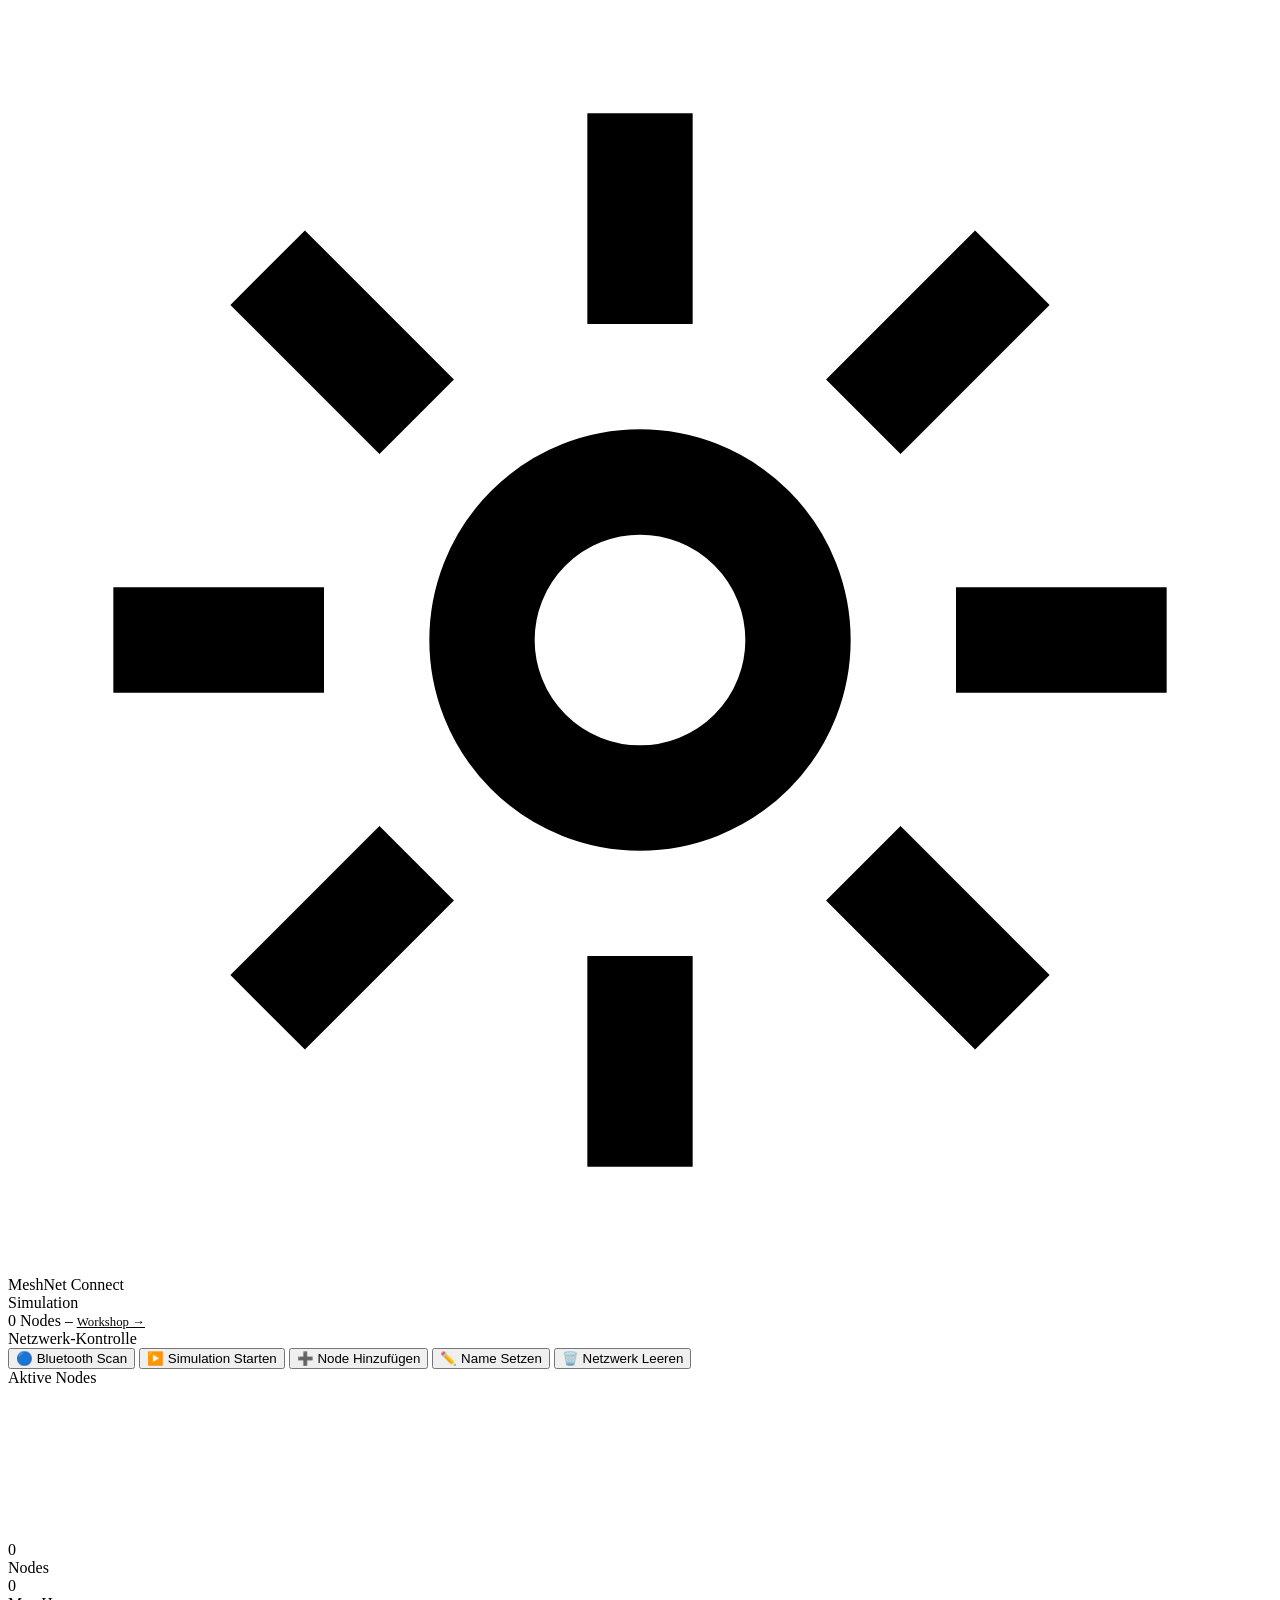
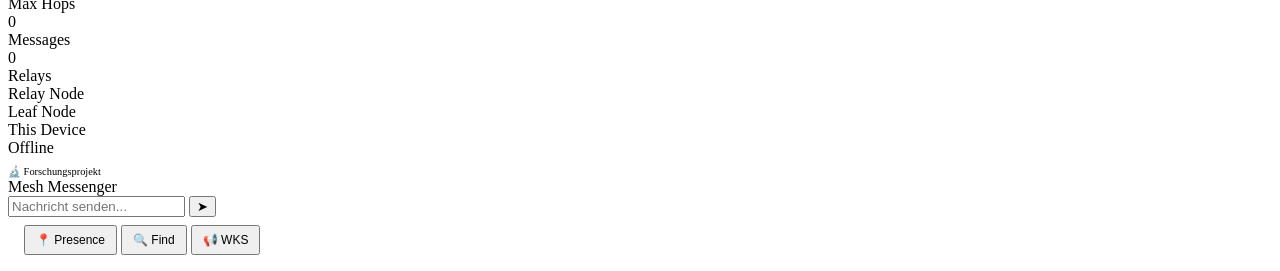
==== index.html @ 526c1d3e "feat: implement client-side QR code generation and enhance Bluetooth status indicators - Replace ext" ====
<!DOCTYPE html>
<html lang="de">
<head>
    <meta charset="UTF-8">
    <meta name="viewport" content="width=device-width, initial-scale=1.0">
    <title>MeshNet Connect — Dezentrales Bluetooth Mesh</title>
    <link rel="stylesheet" href="css/main.css">
    <link rel="stylesheet" href="css/mesh.css">
    <link rel="manifest" href="manifest.json">
    <meta name="theme-color" content="#00d4aa">
    <link rel="icon" type="image/svg+xml" href="assets/icons/meshnet-192.svg">
</head>
<body>
    <div class="app">
        <header class="header">
            <div class="logo">
                <svg viewBox="0 0 24 24" fill="none" stroke="currentColor" stroke-width="2">
                    <circle cx="12" cy="12" r="3"/>
                    <path d="M12 2v4M12 18v4M2 12h4M18 12h4M4.93 4.93l2.83 2.83M16.24 16.24l2.83 2.83M4.93 19.07l2.83-2.83M16.24 7.76l2.83-2.83"/>
                </svg>
                MeshNet Connect
            </div>
            <div class="status-bar">
                <span id="netStatus">Simulation</span>
                <div class="status-dot" id="statusDot"></div>
                <span id="nodeCount">0 Nodes</span>
                <span id="myId" style="font-family:monospace;color:var(--accent)">—</span>
                <a href="info/workshop.html" style="color:var(--text2);font-size:0.8rem">Workshop →</a>
            </div>
        </header>

        <aside class="left-panel">
            <div class="panel-title">Netzwerk-Kontrolle</div>
            <div class="controls">
                <button class="btn btn-primary" id="btnScan" onclick="scanBluetooth()">
                    🔵 Bluetooth Scan
                </button>
                <button class="btn btn-secondary" id="btnSim" onclick="toggleSimulation()">
                    ▶️ Simulation Starten
                </button>
                <button class="btn btn-secondary" onclick="addRandomNode()">
                    ➕ Node Hinzufügen
                </button>
                <button class="btn btn-secondary" onclick="setNodeName()">
                    ✏️ Name Setzen
                </button>
                <button class="btn btn-secondary" onclick="clearNetwork()">
                    🗑️ Netzwerk Leeren
                </button>
            </div>
            <div class="panel-title">Aktive Nodes</div>
            <div class="node-list" id="nodeList"></div>
        </aside>

        <main class="main-area">
            <canvas id="meshCanvas"></canvas>
            <div class="overlay">
                <div class="overlay-row">
                    <div class="overlay-stat">
                        <div class="overlay-num" id="statNodes">0</div>
                        <div class="overlay-label">Nodes</div>
                    </div>
                    <div class="overlay-stat">
                        <div class="overlay-num" id="statHops">0</div>
                        <div class="overlay-label">Max Hops</div>
                    </div>
                    <div class="overlay-stat">
                        <div class="overlay-num" id="statMsgs">0</div>
                        <div class="overlay-label">Messages</div>
                    </div>
                    <div class="overlay-stat">
                        <div class="overlay-num" id="statRelays">0</div>
                        <div class="overlay-label">Relays</div>
                    </div>
                </div>
            </div>
            <div class="legend">
                <div class="legend-item"><div class="legend-dot" style="background:var(--accent)"></div> Relay Node</div>
                <div class="legend-item"><div class="legend-dot" style="background:var(--accent2)"></div> Leaf Node</div>
                <div class="legend-item"><div class="legend-dot" style="background:var(--success)"></div> This Device</div>
                <div class="legend-item"><div class="legend-dot" style="background:var(--text2)"></div> Offline</div>
                <div class="legend-item" style="margin-top:8px;font-size:0.65rem;color:var(--accent2)">🔬 Forschungsprojekt</div>
            </div>
        </main>

        <aside class="right-panel">
            <div class="panel-title">Mesh Messenger</div>
            <div class="chat-area">
                <div class="messages" id="messages"></div>
                <div class="msg-input-area">
                    <input type="text" class="msg-input" id="msgInput" placeholder="Nachricht senden..." maxlength="200">
                    <button class="btn btn-primary" onclick="sendMessage()">➤</button>
                </div>
                <div class="controls" style="padding:8px 16px;border-top:1px solid var(--border)">
                    <button class="btn btn-secondary" style="font-size:0.75rem;padding:6px 10px" onclick="sendPresence()">
                        📍 Presence
                    </button>
                    <button class="btn btn-secondary" style="font-size:0.75rem;padding:6px 10px" onclick="sendFind()">
                        🔍 Find
                    </button>
                    <button class="btn btn-secondary" style="font-size:0.75rem;padding:6px 10px" onclick="sendWorkshopAnnouncement()">
                        📢 WKS
                    </button>
                </div>
            </div>
        </aside>
    </div>

    <div class="toast-container" id="toasts"></div>

    <script src="js/meshnet.js"></script>
    <script src="js/canvas.js"></script>
    <script src="js/bluetooth.js"></script>
    <script src="js/routing.js"></script>
    <script src="js/ui.js"></script>
    <script src="js/qrcode.min.js"></script>
    <script>
        // Init
        setTimeout(() => {
            resize();
            checkBluetooth();
            initNetwork();
            initBluetoothStatus(); // Initialize Bluetooth status indicators
            toast('MeshNet bereit — dezentrales Bluetooth Mesh als Forschungsprojekt', 'info');
        }, 100);

        // PWA registration
        if ('serviceWorker' in navigator) {
            navigator.serviceWorker.register('./sw.js')
                .then(() => {})
                .catch(() => {});
        }
    </script>
</body>
</html>
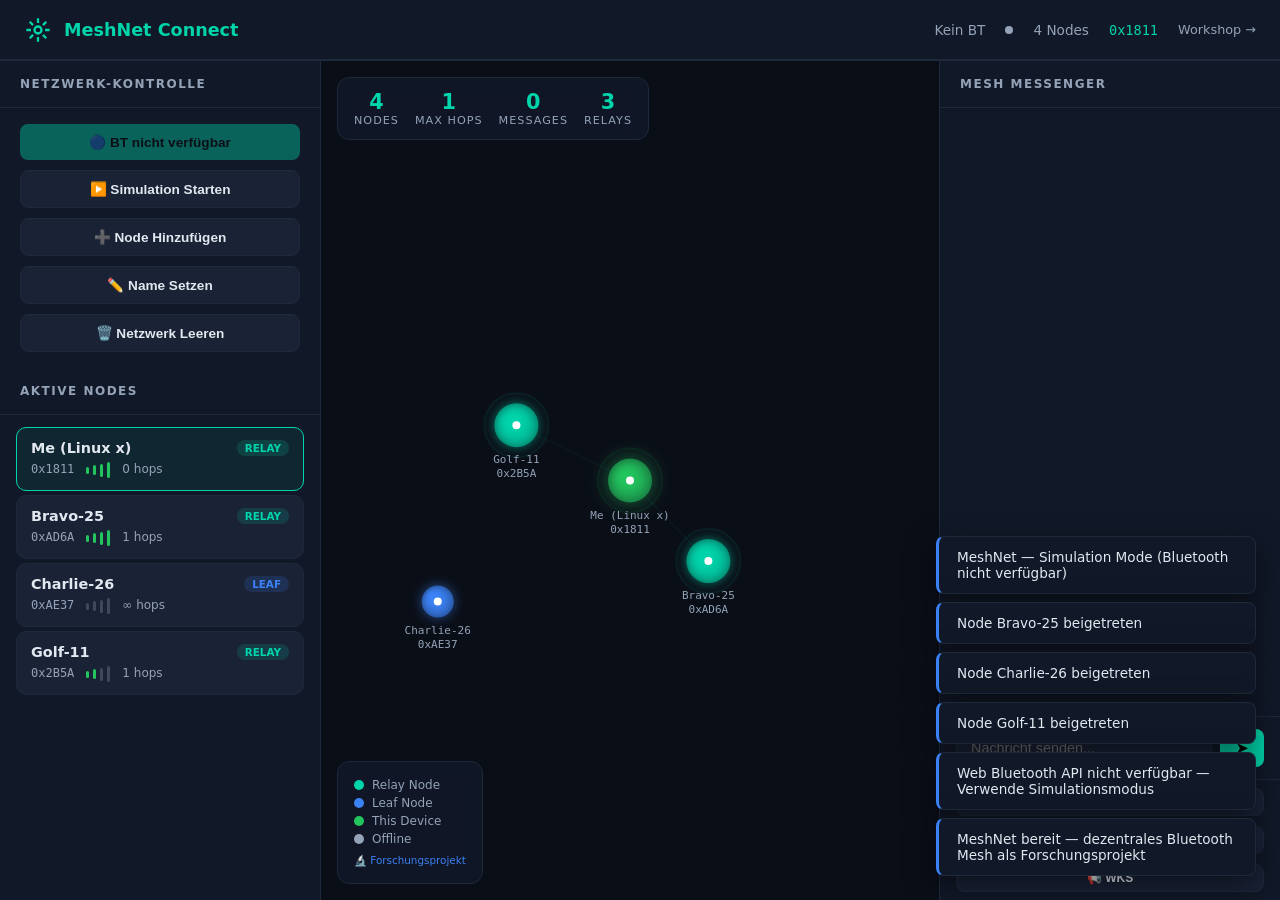
==== commit 009a137e: "feat: implement PWA native app capabilities - add orientation, iOS meta tags, offline page, enhance " ====
--- a/index.html
+++ b/index.html
@@ -9,6 +9,13 @@
     <link rel="manifest" href="manifest.json">
     <meta name="theme-color" content="#00d4aa">
     <link rel="icon" type="image/svg+xml" href="assets/icons/meshnet-192.svg">
+    <!-- iOS specific meta tags for PWA -->
+    <meta name="apple-mobile-web-app-capable" content="yes">
+    <meta name="apple-mobile-web-app-status-bar-style" content="black-translucent">
+    <meta name="apple-mobile-web-app-title" content="MeshNet">
+    <link rel="apple-touch-icon" href="assets/icons/meshnet-180.svg" sizes="180x180">
+    <link rel="apple-touch-icon" href="assets/icons/meshnet-192.svg" sizes="192x192">
+    <link rel="apple-touch-icon" href="assets/icons/meshnet-512.svg" sizes="512x512">
 </head>
 <body>
     <div class="app">
--- a/css/main.css
+++ b/css/main.css
@@ -0,0 +1,36 @@
+/* === MeshNet Connect — Shared Styles === */
+
+:root {
+    --bg: #0a0e17;
+    --panel: #111827;
+    --panel2: #1a2236;
+    --panel3: #243047;
+    --accent: #00d4aa;
+    --accent2: #3b82f6;
+    --accent3: #10b981;
+    --text: #e2e8f0;
+    --text2: #94a3b8;
+    --danger: #ef4444;
+    --warning: #f59e0b;
+    --success: #22c55e;
+    --border: #1e293b;
+}
+
+* { margin: 0; padding: 0; box-sizing: border-box; }
+
+body {
+    font-family: 'Segoe UI', system-ui, sans-serif;
+    background: var(--bg);
+    color: var(--text);
+    min-height: 100vh;
+    overflow-x: hidden;
+}
+
+a { color: var(--accent); text-decoration: none; }
+a:hover { color: var(--accent3); }
+
+::selection { background: var(--accent); color: #000; }
+
+::-webkit-scrollbar { width: 6px; }
+::-webkit-scrollbar-track { background: transparent; }
+::-webkit-scrollbar-thumb { background: #334155; border-radius: 3px; }
--- a/css/mesh.css
+++ b/css/mesh.css
@@ -0,0 +1,329 @@
+/* === MeshNet Connect — Canvas & UI Styles === */
+
+/* === Layout === */
+.app {
+    display: grid;
+    grid-template-columns: 320px 1fr 340px;
+    grid-template-rows: 60px 1fr;
+    height: 100vh;
+    gap: 1px;
+    background: var(--border);
+}
+
+.header {
+    grid-column: 1 / -1;
+    background: var(--panel);
+    display: flex;
+    align-items: center;
+    justify-content: space-between;
+    padding: 0 24px;
+    border-bottom: 1px solid var(--border);
+}
+
+.left-panel, .right-panel {
+    background: var(--panel);
+    display: flex;
+    flex-direction: column;
+    overflow: hidden;
+}
+
+.main-area {
+    background: var(--bg);
+    position: relative;
+    overflow: hidden;
+}
+
+/* === Header === */
+.logo {
+    display: flex;
+    align-items: center;
+    gap: 12px;
+    font-weight: 700;
+    font-size: 1.1rem;
+    color: var(--accent);
+}
+
+.logo svg { width: 28px; height: 28px; }
+
+.status-bar {
+    display: flex;
+    align-items: center;
+    gap: 20px;
+    font-size: 0.85rem;
+    color: var(--text2);
+}
+
+.status-dot {
+    width: 8px; height: 8px;
+    border-radius: 50%;
+    background: var(--text2);
+    position: relative;
+}
+
+.status-dot.active { background: var(--success); box-shadow: 0 0 8px var(--success); }
+.status-dot.relay { background: var(--accent); box-shadow: 0 0 8px var(--accent); }
+
+/* === Panels === */
+.panel-title {
+    padding: 16px 20px;
+    font-size: 0.75rem;
+    text-transform: uppercase;
+    letter-spacing: 1.5px;
+    color: var(--text2);
+    border-bottom: 1px solid var(--border);
+    font-weight: 600;
+}
+
+.controls {
+    padding: 16px 20px;
+    display: flex;
+    flex-direction: column;
+    gap: 10px;
+}
+
+/* === Buttons === */
+.btn {
+    padding: 10px 16px;
+    border: none;
+    border-radius: 8px;
+    font-size: 0.85rem;
+    font-weight: 600;
+    cursor: pointer;
+    transition: all 0.2s ease;
+    display: flex;
+    align-items: center;
+    justify-content: center;
+    gap: 8px;
+}
+
+.btn-primary {
+    background: var(--accent);
+    color: #000;
+}
+.btn-primary:hover { background: #00b894; transform: translateY(-1px); box-shadow: 0 4px 12px rgba(0,212,170,0.3); }
+
+.btn-secondary {
+    background: var(--panel2);
+    color: var(--text);
+    border: 1px solid var(--border);
+}
+.btn-secondary:hover { background: var(--panel3); border-color: var(--accent); }
+
+.btn-danger {
+    background: rgba(239,68,68,0.15);
+    color: var(--danger);
+    border: 1px solid rgba(239,68,68,0.3);
+}
+.btn-danger:hover { background: rgba(239,68,68,0.25); border-color: var(--danger); }
+
+.btn:disabled { opacity: 0.4; cursor: not-allowed; transform: none !important; }
+
+/* === Node List === */
+.node-list {
+    flex: 1;
+    overflow-y: auto;
+    padding: 8px;
+}
+
+.node-item {
+    padding: 12px 14px;
+    margin: 4px 8px;
+    background: var(--panel2);
+    border-radius: 10px;
+    border: 1px solid var(--border);
+    cursor: pointer;
+    transition: all 0.2s ease;
+    position: relative;
+}
+.node-item:hover { border-color: var(--accent); background: #1a2d3d; }
+.node-item.active { border-color: var(--accent); background: rgba(0,212,170,0.08); }
+.node-item.offline { opacity: 0.4; transition: opacity 0.3s ease; }
+
+.node-header {
+    display: flex;
+    align-items: center;
+    justify-content: space-between;
+    margin-bottom: 6px;
+}
+.node-name { font-weight: 600; font-size: 0.9rem; }
+
+.node-badge {
+    font-size: 0.65rem;
+    padding: 2px 8px;
+    border-radius: 20px;
+    font-weight: 700;
+    text-transform: uppercase;
+}
+.badge-relay { background: rgba(0,212,170,0.15); color: var(--accent); }
+.badge-leaf { background: rgba(59,130,246,0.15); color: var(--accent2); }
+.badge-offline { background: rgba(148,163,184,0.15); color: var(--text2); }
+
+.node-meta {
+    font-size: 0.75rem;
+    color: var(--text2);
+    display: flex;
+    gap: 12px;
+}
+
+.node-signal {
+    display: flex;
+    align-items: center;
+    gap: 4px;
+}
+.signal-bar {
+    width: 3px;
+    background: var(--text2);
+    border-radius: 2px;
+    opacity: 0.3;
+}
+.signal-bar.on { opacity: 1; background: var(--success); }
+
+/* === Chat === */
+.chat-area {
+    flex: 1;
+    display: flex;
+    flex-direction: column;
+    overflow: hidden;
+}
+
+.messages {
+    flex: 1;
+    overflow-y: auto;
+    padding: 16px;
+    display: flex;
+    flex-direction: column;
+    gap: 10px;
+}
+
+.msg {
+    max-width: 85%;
+    padding: 10px 14px;
+    border-radius: 14px;
+    font-size: 0.85rem;
+    line-height: 1.5;
+    position: relative;
+    animation: msgIn 0.3s ease;
+}
+@keyframes msgIn {
+    from { opacity: 0; transform: translateY(10px); }
+    to { opacity: 1; transform: translateY(0); }
+}
+.msg-own {
+    align-self: flex-end;
+    background: var(--accent);
+    color: #000;
+    border-bottom-right-radius: 4px;
+}
+.msg-peer {
+    align-self: flex-start;
+    background: var(--panel2);
+    border: 1px solid var(--border);
+    border-bottom-left-radius: 4px;
+}
+.msg-meta {
+    font-size: 0.7rem;
+    opacity: 0.7;
+    margin-top: 4px;
+    display: flex;
+    gap: 8px;
+}
+.msg-route { color: var(--accent); font-family: monospace; }
+.msg-type { color: var(--accent2); font-size: 0.65rem; font-weight: 600; }
+
+.msg-input-area {
+    padding: 12px 16px;
+    border-top: 1px solid var(--border);
+    display: flex;
+    gap: 8px;
+}
+.msg-input {
+    flex: 1;
+    background: var(--panel2);
+    border: 1px solid var(--border);
+    border-radius: 10px;
+    padding: 10px 14px;
+    color: var(--text);
+    font-size: 0.9rem;
+    outline: none;
+}
+.msg-input:focus { border-color: var(--accent); }
+
+/* === Canvas === */
+#meshCanvas {
+    width: 100%;
+    height: 100%;
+    cursor: grab;
+}
+#meshCanvas:active { cursor: grabbing; }
+
+/* === Overlays === */
+.overlay {
+    position: absolute;
+    top: 16px; left: 16px;
+    background: rgba(17,24,39,0.9);
+    backdrop-filter: blur(10px);
+    padding: 12px 16px;
+    border-radius: 12px;
+    border: 1px solid var(--border);
+    font-size: 0.8rem;
+    color: var(--text2);
+    pointer-events: none;
+    z-index: 10;
+}
+.overlay-row { display: flex; gap: 16px; }
+.overlay-stat { text-align: center; }
+.overlay-num { font-size: 1.3rem; font-weight: 700; color: var(--accent); }
+.overlay-label { font-size: 0.7rem; text-transform: uppercase; letter-spacing: 1px; }
+
+.legend {
+    position: absolute;
+    bottom: 16px; left: 16px;
+    background: rgba(17,24,39,0.9);
+    backdrop-filter: blur(10px);
+    padding: 12px 16px;
+    border-radius: 12px;
+    border: 1px solid var(--border);
+    font-size: 0.75rem;
+    color: var(--text2);
+    z-index: 10;
+}
+.legend-item { display: flex; align-items: center; gap: 8px; margin: 4px 0; }
+.legend-dot { width: 10px; height: 10px; border-radius: 50%; }
+
+/* === Toasts === */
+.toast-container {
+    position: fixed;
+    bottom: 24px; right: 24px;
+    display: flex;
+    flex-direction: column;
+    gap: 8px;
+    z-index: 1000;
+}
+.toast {
+    background: var(--panel);
+    border: 1px solid var(--border);
+    border-left: 3px solid var(--accent);
+    padding: 12px 18px;
+    border-radius: 8px;
+    font-size: 0.85rem;
+    animation: toastIn 0.3s ease;
+    max-width: 320px;
+    box-shadow: 0 10px 30px rgba(0,0,0,0.5);
+}
+.toast.error { border-left-color: var(--danger); }
+.toast.warn { border-left-color: var(--warning); }
+.toast.info { border-left-color: var(--accent2); }
+.toast.success { border-left-color: var(--success); }
+@keyframes toastIn {
+    from { transform: translateX(100%); opacity: 0; }
+    to { transform: translateX(0); opacity: 1; }
+}
+
+/* === Responsive === */
+@media (max-width: 1100px) {
+    .app { grid-template-columns: 260px 1fr 300px; }
+}
+@media (max-width: 900px) {
+    .app { grid-template-columns: 1fr; grid-template-rows: 60px auto 1fr auto; }
+    .left-panel, .right-panel { max-height: 300px; }
+}
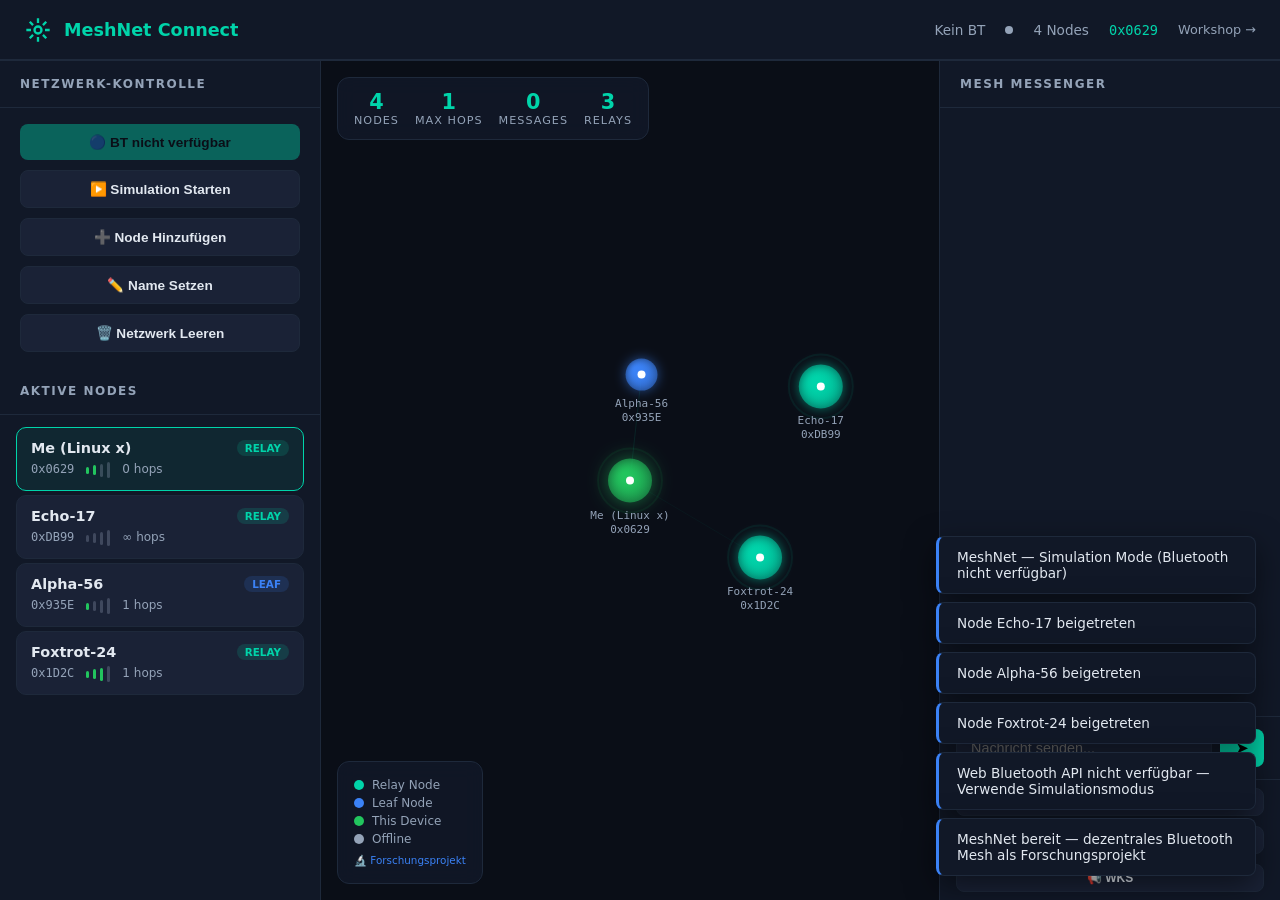
==== commit a0153dcc: "feat: add custom install prompt for PWA; update README with live demo link and deployment info" ====
--- a/index.html
+++ b/index.html
@@ -137,6 +137,45 @@
                 .then(() => {})
                 .catch(() => {});
         }
+
+        // PWA installation prompt handling
+        let deferredPrompt;
+        const installButton = document.createElement('button');
+        installButton.textContent = 'Installieren';
+        installButton.className = 'btn btn-primary';
+        installButton.style.position = 'fixed';
+        installButton.style.bottom = '20px';
+        installButton.style.left = '20px';
+        installButton.style.zIndex = '1000';
+        installButton.style.display = 'none';
+        installButton.addEventListener('click', async () => {
+            installButton.style.display = 'none';
+            if (deferredPrompt) {
+                deferredPrompt.prompt();
+                const { outcome } = await deferredPrompt.userChoice;
+                if (outcome === 'accepted') {
+                    toast('App erfolgreich installiert', 'success');
+                }
+                deferredPrompt = null;
+            }
+        });
+        document.body.appendChild(installButton);
+
+        window.addEventListener('beforeinstallprompt', (e) => {
+            // Prevent Chrome 67 and earlier from automatically showing the prompt
+            e.preventDefault();
+            // Stash the event so it can be triggered later.
+            deferredPrompt = e;
+            // Update UI to show the install button
+            installButton.style.display = 'block';
+            toast('App kann installiert werden — klicke auf den Installieren-Button', 'info');
+        });
+
+        window.addEventListener('appinstalled', (e) => {
+            toast('App wurde installiert', 'success');
+            deferredPrompt = null;
+            installButton.style.display = 'none';
+        });
     </script>
 </body>
 </html>
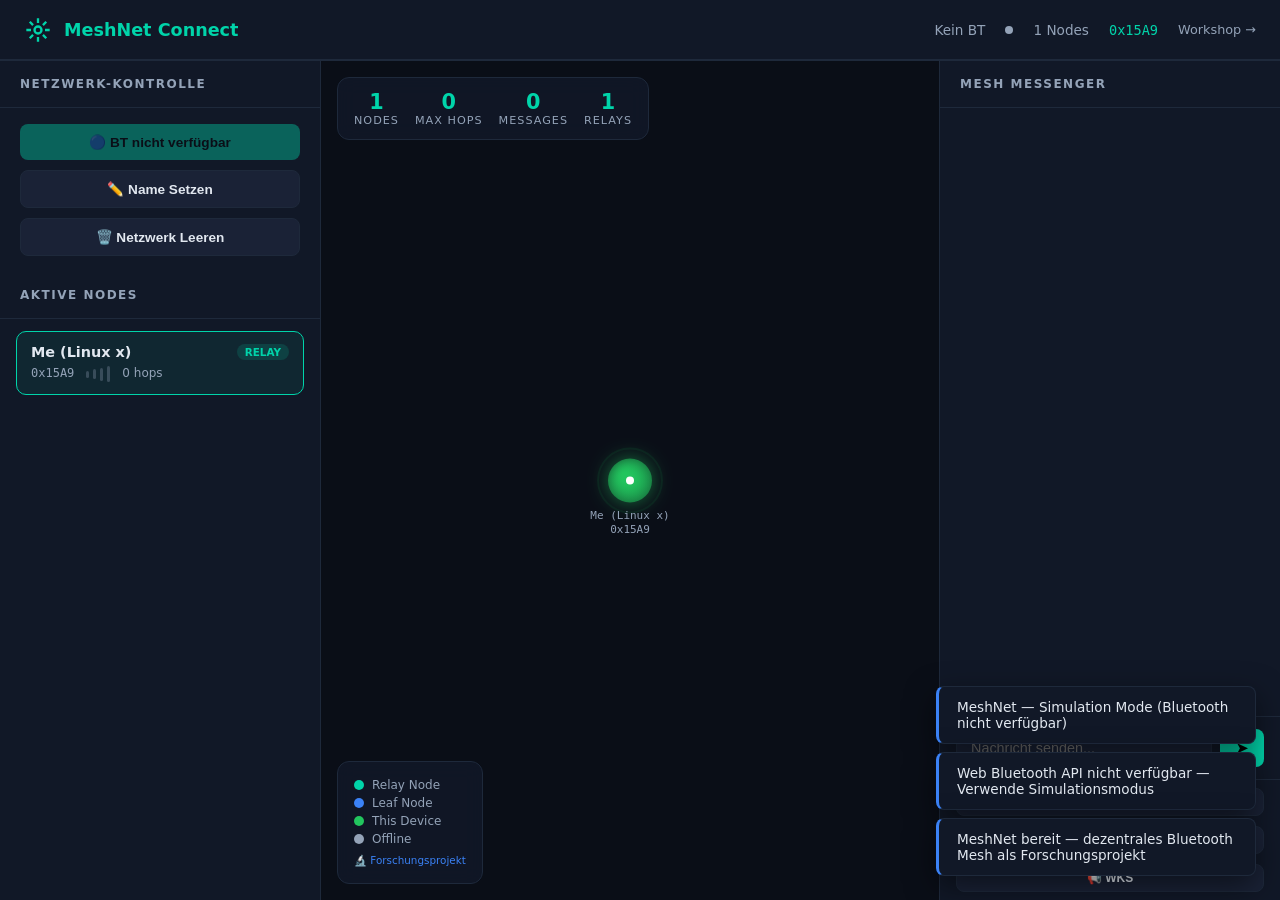
==== commit 8205ec3e: "feat: remove all simulation and mock data; implement real-device-only Web Bluetooth experience with " ====
--- a/index.html
+++ b/index.html
@@ -41,12 +41,6 @@
             <div class="controls">
                 <button class="btn btn-primary" id="btnScan" onclick="scanBluetooth()">
                     🔵 Bluetooth Scan
-                </button>
-                <button class="btn btn-secondary" id="btnSim" onclick="toggleSimulation()">
-                    ▶️ Simulation Starten
-                </button>
-                <button class="btn btn-secondary" onclick="addRandomNode()">
-                    ➕ Node Hinzufügen
                 </button>
                 <button class="btn btn-secondary" onclick="setNodeName()">
                     ✏️ Name Setzen
